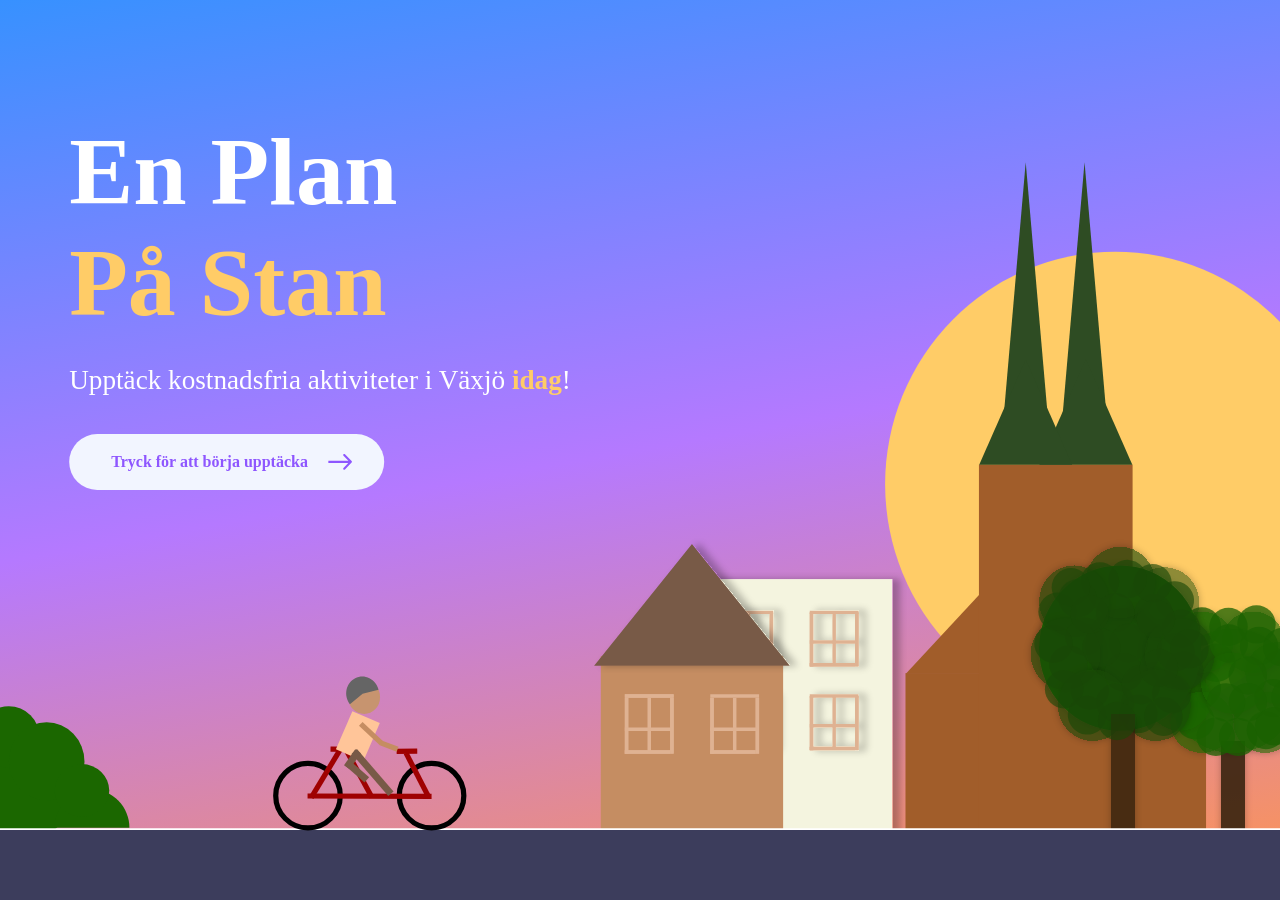
==== index.html @ f33f7e83 "add first version" ====
<!DOCTYPE html>
<html lang="sv">
<head>
    <meta charset="UTF-8">
    <meta name="viewport" content="width=device-width, initial-scale=1.0">
    <title>Document</title>
    <link rel="stylesheet" href="main.css">
</head>
<body>
    <main class="start-page">
        <section class="information">
        <h1>En Plan<br><span>På Stan</span></h1>

        <p>Upptäck kostnadsfria aktiviteter i Växjö <strong>idag</strong>!</p>

        
            <a href="activity.html" id="startBtn">
            <span class="pointer"></span>
            Tryck för att börja upptäcka 
            <img src="bilder/Arrow.svg" alt="pil">
            </a>
        </section>
        <img src="bilder/stad4.svg" class="stad" alt="">

        

    </main>
</body>
</html>
---- main.css ----
html, body {
    margin: 0;
    padding: 0;
    width: 100%;
    min-height: 100%;
}
body {
    min-height: 100vh;

    background: linear-gradient(170deg, #3791ff, #b579ff, #ff954f);
    color: white;
}
.stad {
    position: absolute;
    bottom: 0;
    left: 0;
    width: 100%;
    height: auto;
    z-index: -1;
}
.information {
    position: absolute;
    top: 4%;
    left: 25%;
    transform: translateX(-50%);
    z-index: 2;

}
.information h1 {
    font-size: 6rem;
    margin-bottom: 1rem;
}
.information h1 span {
    font-weight: bold;
    color: #ffcc67;
}
.information p strong {
    font-weight: bold;
    color: rgb(255, 204, 103);
}
.information p {
    font-size: 1.7rem;
    margin-bottom: 2.4rem;
}
#startBtn {
    display: inline-flex;
    align-items: center;
    justify-content: center;
    align-self: center;
    gap: 10px;

    width: fit-content;
    padding: 1rem 2rem;

    background-color: rgb(242, 245, 255);
    color: rgb(142, 86, 255);
    font-size: 1rem;
    font-weight: bold;
    text-decoration: none;

    border-radius: 100px;
    border: none;

    animation: pulse 2s infinite ease-in-out;
}
#startBtn img {
    width: 1.5rem;
    height: 1.5rem;
    margin-left: 10px;
    object-fit: contain;
}
@keyframes pulse {
    0% {
        transform: scale(1);
        box-shadow: 0 0 0 0 rgba(255, 255, 255, 0.5);
    }

    50% {
        transform: scale(1.05);
        box-shadow: 0 0 0 15px rgba(255, 255, 255, 0);
    }

    100% {
        transform: scale(1);
        box-shadow: 0 0 0 0 rgba(255, 255, 255, 0);
    }
}
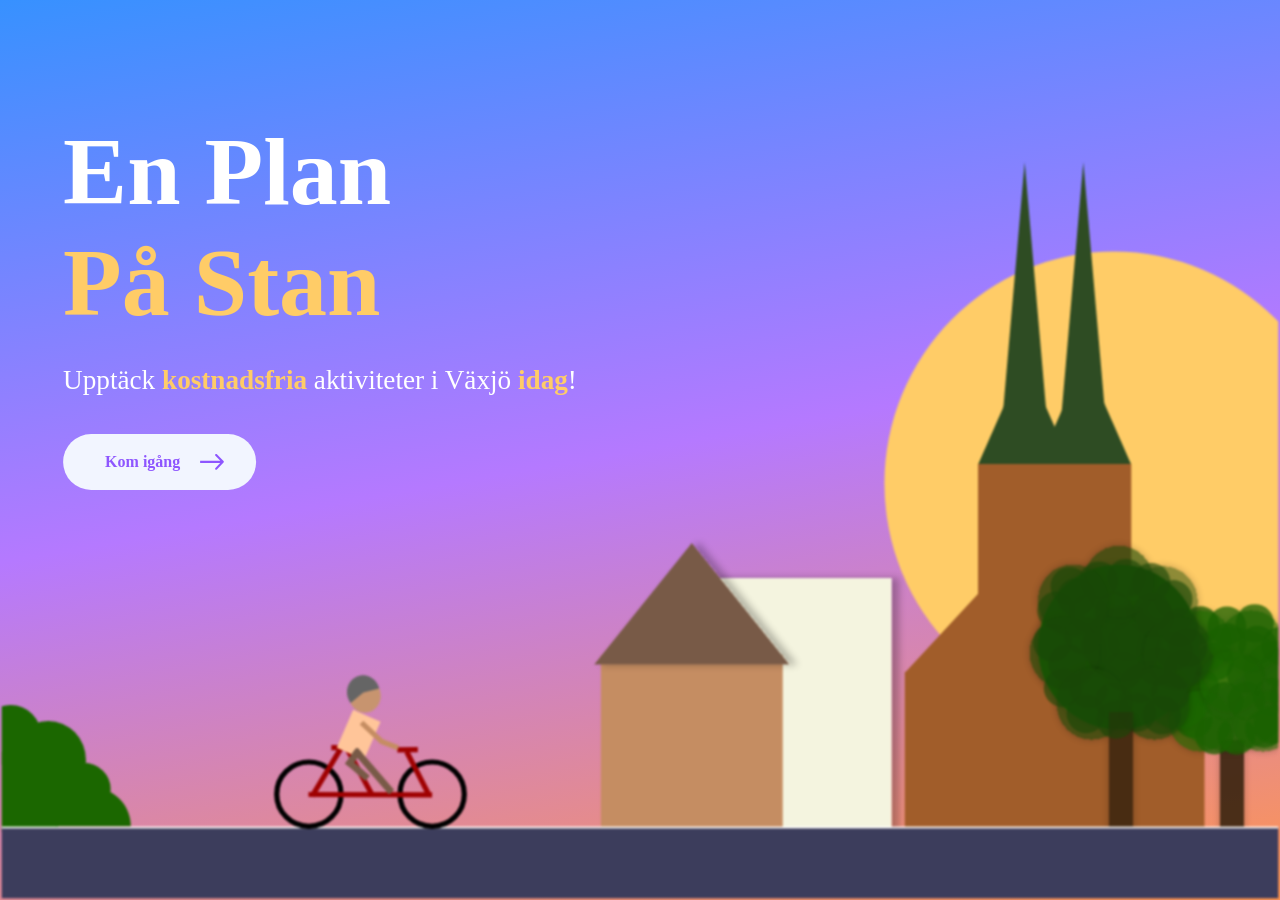
==== commit 337f012d: "add small changes" ====
--- a/index.html
+++ b/index.html
@@ -4,6 +4,7 @@
     <meta charset="UTF-8">
     <meta name="viewport" content="width=device-width, initial-scale=1.0">
     <title>Document</title>
+    <link href="https://fonts.googleapis.com/css2?family=Montserrat:wght@400;500;600;700&display=swap" rel="stylesheet">
     <link rel="stylesheet" href="main.css">
 </head>
 <body>
@@ -11,16 +12,16 @@
         <section class="information">
         <h1>En Plan<br><span>På Stan</span></h1>
 
-        <p>Upptäck kostnadsfria aktiviteter i Växjö <strong>idag</strong>!</p>
+        <p>Upptäck <strong>kostnadsfria</strong> aktiviteter i Växjö <strong>idag</strong>!</p>
 
         
             <a href="activity.html" id="startBtn">
             <span class="pointer"></span>
-            Tryck för att börja upptäcka 
+            Kom igång 
             <img src="bilder/Arrow.svg" alt="pil">
             </a>
         </section>
-        <img src="bilder/stad4.svg" class="stad" alt="">
+        <img src="bilder/stad7.svg" class="stad" alt="">
 
         
 
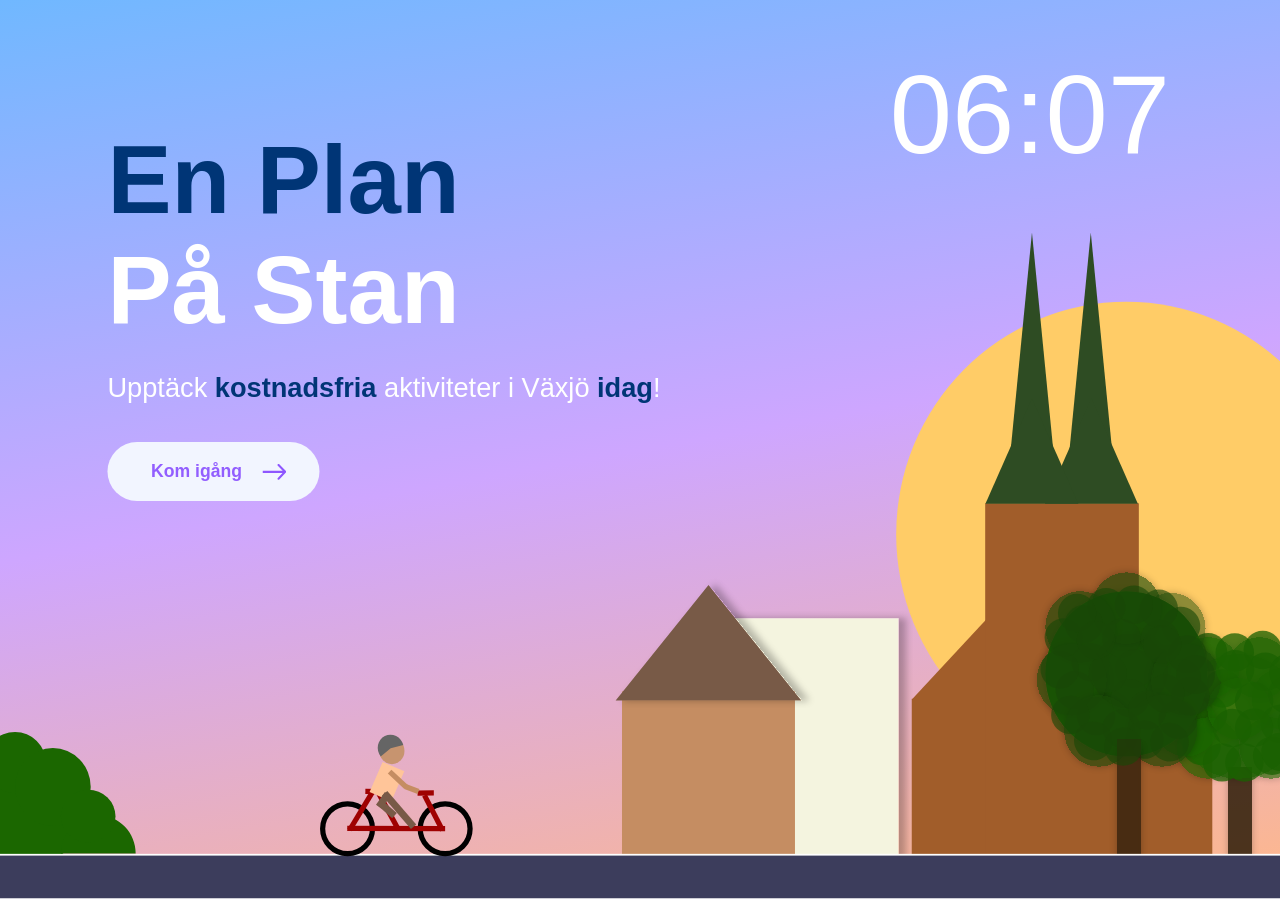
==== commit 403a9098: "Slutgiltig design U3" ====
--- a/index.html
+++ b/index.html
@@ -6,6 +6,7 @@
     <title>Document</title>
     <link href="https://fonts.googleapis.com/css2?family=Montserrat:wght@400;500;600;700&display=swap" rel="stylesheet">
     <link rel="stylesheet" href="main.css">
+    <script src="date.js" type="module"></script>
 </head>
 <body>
     <main class="start-page">
@@ -20,7 +21,11 @@
             Kom igång 
             <img src="bilder/Arrow.svg" alt="pil">
             </a>
+            
         </section>
+        <div class="time">
+        <span id="clock"></span>
+        </div>
         <img src="bilder/stad7.svg" class="stad" alt="">
 
         
--- a/main.css
+++ b/main.css
@@ -3,11 +3,12 @@
     padding: 0;
     width: 100%;
     min-height: 100%;
+    font-family: 'Montserrat', sans-serif;
 }
 body {
     min-height: 100vh;
 
-    background: linear-gradient(170deg, #3791ff, #b579ff, #ff954f);
+    background: linear-gradient(170deg, #70b8ff, #cea6ff, #ffb889);
     color: white;
 }
 .stad {
@@ -20,8 +21,8 @@
 }
 .information {
     position: absolute;
-    top: 4%;
-    left: 25%;
+    top: 5%;
+    left: 30%;
     transform: translateX(-50%);
     z-index: 2;
 
@@ -29,14 +30,15 @@
 .information h1 {
     font-size: 6rem;
     margin-bottom: 1rem;
+    color: #003576;
 }
 .information h1 span {
     font-weight: bold;
-    color: #ffcc67;
+    color: #ffffff;
 }
 .information p strong {
     font-weight: bold;
-    color: rgb(255, 204, 103);
+    color: #003576;
 }
 .information p {
     font-size: 1.7rem;
@@ -50,11 +52,11 @@
     gap: 10px;
 
     width: fit-content;
-    padding: 1rem 2rem;
+    padding: 1.1rem 2.1rem;
 
     background-color: rgb(242, 245, 255);
-    color: rgb(142, 86, 255);
-    font-size: 1rem;
+    color: rgba(130, 68, 255, 0.853);
+    font-size: 1.1rem;
     font-weight: bold;
     text-decoration: none;
 
@@ -69,6 +71,24 @@
     margin-left: 10px;
     object-fit: contain;
 }
+/* tid */
+.time {
+    position: absolute;
+    top: 50px;
+    right: 110px;
+    display: flex;
+    flex-direction: column;
+    align-items: flex-end;
+    font-size: 2rem;
+    color: white;
+}
+.time #clock {
+    font-weight: 500;
+    font-size: 7rem;
+}
+
+
+
 @keyframes pulse {
     0% {
         transform: scale(1);
